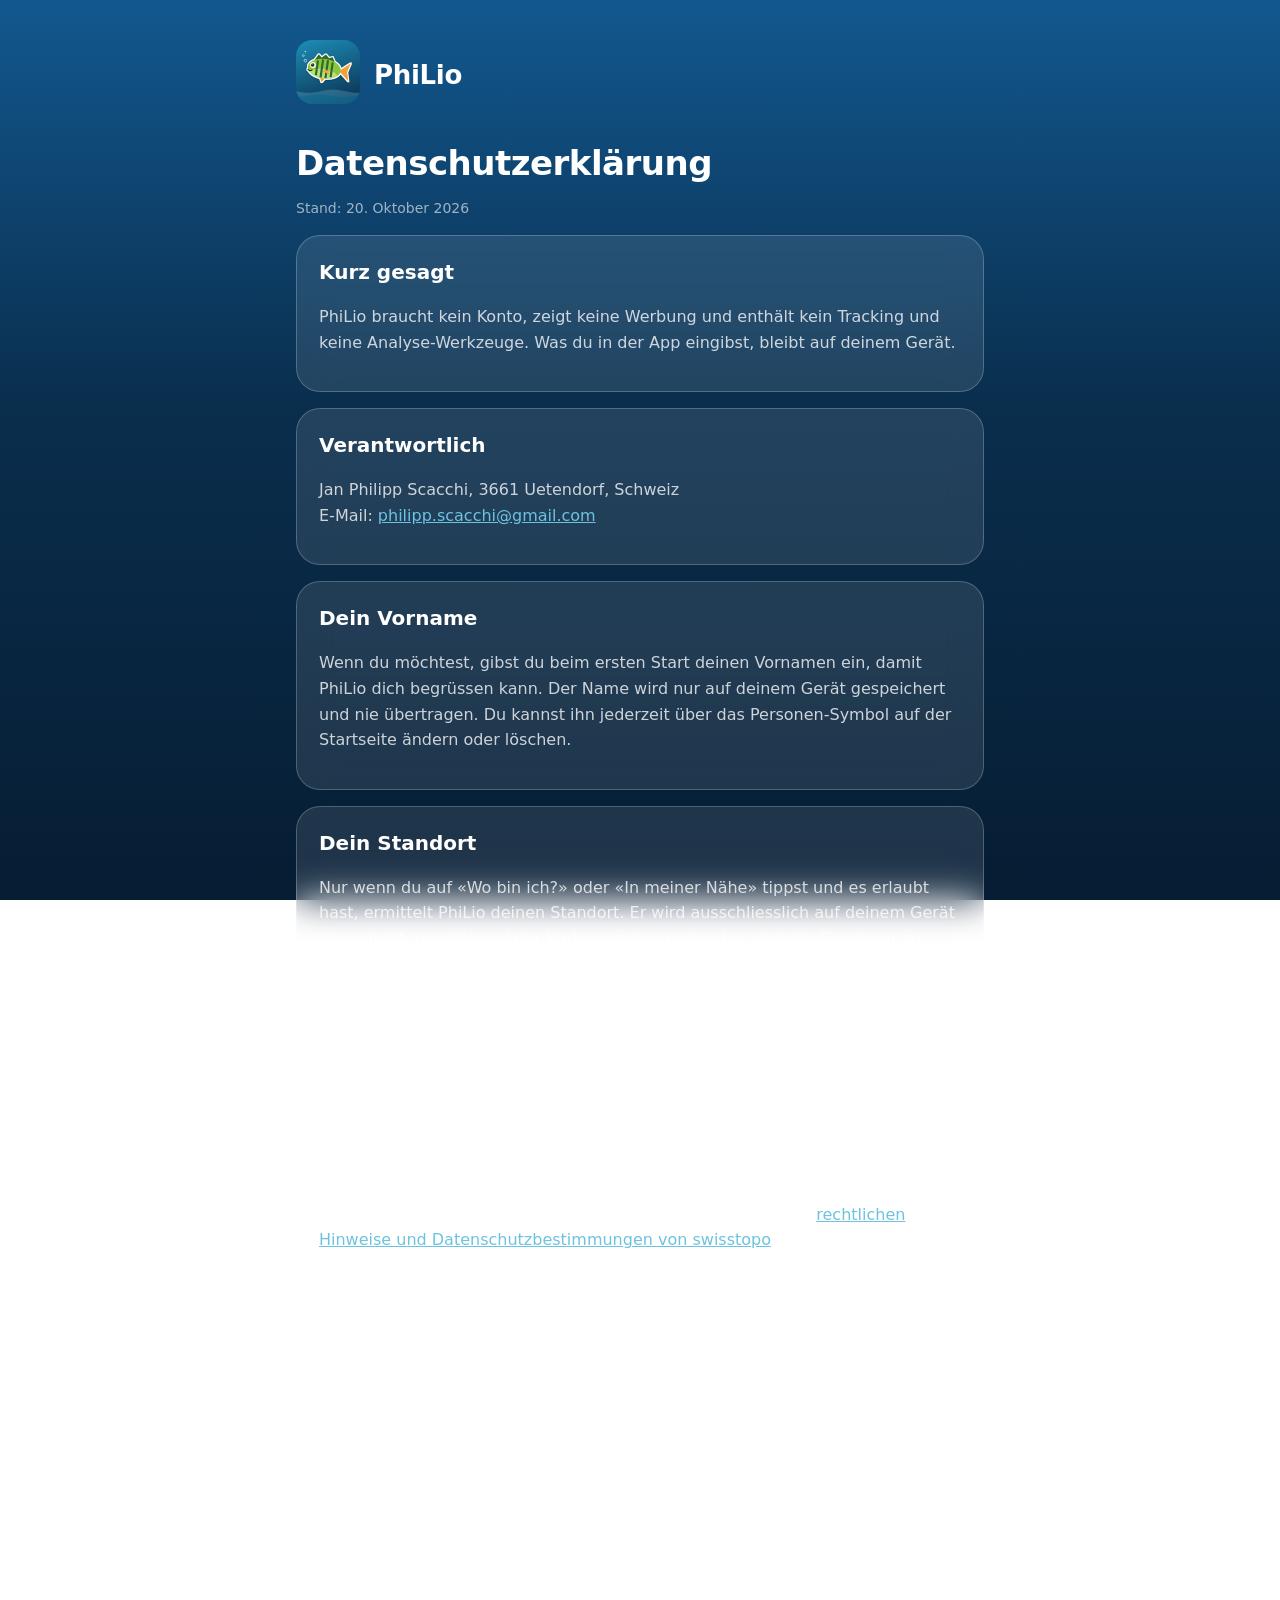
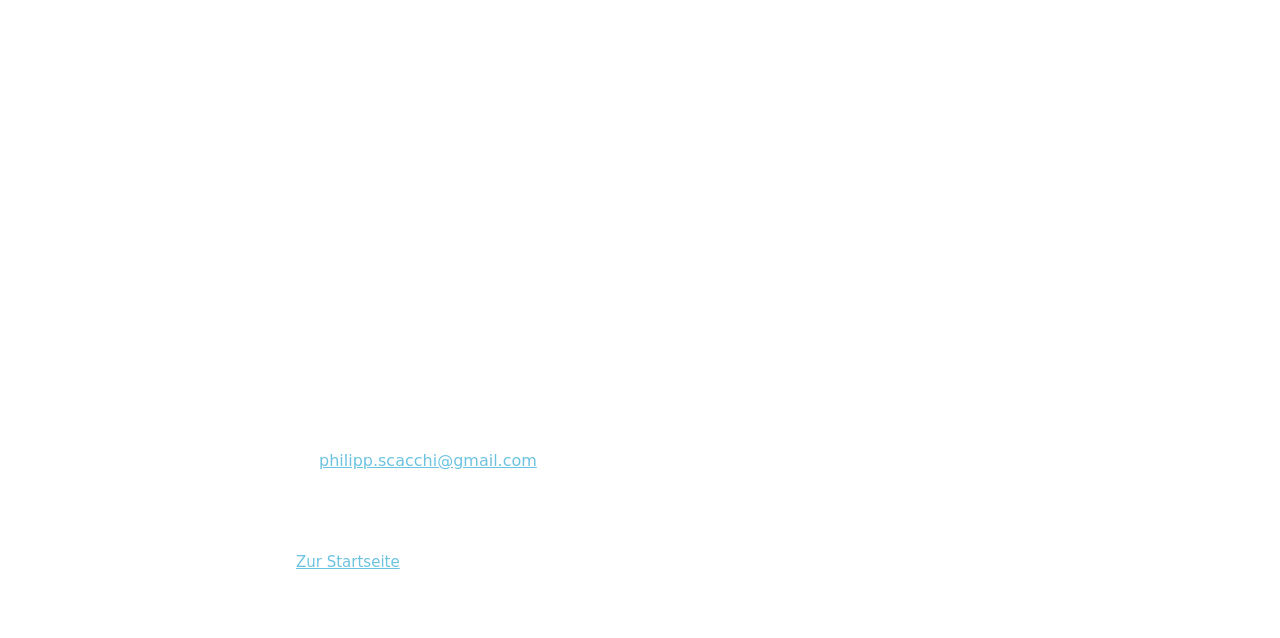
==== datenschutz.html @ 19417744 "PhiLio Webseite: Startseite, Support und Datenschutzerklärung" ====
<!doctype html>
<html lang="de-CH">
<head>
  <meta charset="utf-8">
  <meta name="viewport" content="width=device-width, initial-scale=1">
  <title>PhiLio – Datenschutzerklärung</title>
  <link rel="icon" href="icon.png">
  <link rel="stylesheet" href="style.css">
</head>
<body>
<main>
  <header>
    <a href="index.html"><img src="icon.png" alt="Zur Startseite"></a>
    <strong>PhiLio</strong>
  </header>

  <h1>Datenschutzerklärung</h1>
  <p class="leise">Stand: 20. Oktober 2026</p>

  <div class="karte">
    <h2>Kurz gesagt</h2>
    <p>PhiLio braucht kein Konto, zeigt keine Werbung und enthält kein Tracking
       und keine Analyse-Werkzeuge. Was du in der App eingibst, bleibt auf deinem Gerät.</p>
  </div>

  <div class="karte">
    <h2>Verantwortlich</h2>
    <p>Jan Philipp Scacchi, 3661 Uetendorf, Schweiz<br>
       E-Mail: <a href="mailto:philipp.scacchi@gmail.com">philipp.scacchi@gmail.com</a></p>
  </div>

  <div class="karte">
    <h2>Dein Vorname</h2>
    <p>Wenn du möchtest, gibst du beim ersten Start deinen Vornamen ein, damit PhiLio
       dich begrüssen kann. Der Name wird nur auf deinem Gerät gespeichert und nie
       übertragen. Du kannst ihn jederzeit über das Personen-Symbol auf der Startseite
       ändern oder löschen.</p>
  </div>

  <div class="karte">
    <h2>Dein Standort</h2>
    <p>Nur wenn du auf «Wo bin ich?» oder «In meiner Nähe» tippst und es erlaubt hast,
       ermittelt PhiLio deinen Standort. Er wird ausschliesslich auf deinem Gerät
       verwendet, um dich auf der Karte zu zeigen oder das nächste Gewässer zu finden.
       Er wird weder gespeichert noch an uns oder Dritte übertragen. Die Erlaubnis kannst
       du in den iPhone-Einstellungen jederzeit zurücknehmen.</p>
  </div>

  <div class="karte">
    <h2>Kartenausschnitte von swisstopo</h2>
    <p>Die Hintergrundkarte lädt PhiLio direkt von den Servern des Bundesamts für
       Landestopografie swisstopo (geo.admin.ch). Dabei übermittelt dein Gerät –
       wie bei jedem Besuch einer Webseite – technisch notwendige Daten wie die
       IP-Adresse und den angefragten Kartenausschnitt. Es gelten die
       <a href="https://www.swisstopo.admin.ch/de/rechtliches">rechtlichen Hinweise und Datenschutzbestimmungen von swisstopo</a>.
       Alle übrigen Inhalte (Fischdaten, Gewässer, Regeln, Fotos) sind in der App
       enthalten und werden nicht nachgeladen.</p>
  </div>

  <div class="karte">
    <h2>Links zu anderen Angeboten</h2>
    <p>Einige Knöpfe öffnen Webseiten anderer Anbieter, zum Beispiel des Kantons Bern,
       des Netzwerks Anglerausbildung oder von Wikimedia Commons. Dort gelten deren
       Datenschutzbestimmungen.</p>
  </div>

  <div class="karte">
    <h2>Kauf über den App Store</h2>
    <p>Den Kauf der App wickelt Apple ab. Wir erhalten keine Zahlungs- oder
       Kontodaten von dir. Es gilt die Datenschutzrichtlinie von Apple.</p>
  </div>

  <div class="karte">
    <h2>Daten löschen</h2>
    <p>Wenn du PhiLio löschst, werden alle in der App gespeicherten Daten
       (also dein Vorname) vollständig entfernt.</p>
  </div>

  <div class="karte">
    <h2>Deine Rechte</h2>
    <p>Nach dem Schweizer Datenschutzgesetz kannst du Auskunft verlangen, welche
       Daten über dich bearbeitet werden. Da PhiLio keine Daten über dich an uns
       überträgt, haben wir keine. Bei Fragen schreib uns an
       <a href="mailto:philipp.scacchi@gmail.com">philipp.scacchi@gmail.com</a>.</p>
  </div>

  <nav>
    <a href="index.html">Zur Startseite</a>
  </nav>
</main>
</body>
</html>
---- style.css ----
:root {
  --tiefsee: #0a2e4d;
  --see: #12588f;
  --aare: #1e8fb8;
  --gletscher: #6cc3e0;
  --grund: #061d33;
  --text: #ffffff;
  --leise: rgba(255, 255, 255, 0.78);
  --glas: rgba(255, 255, 255, 0.10);
  --rand: rgba(255, 255, 255, 0.22);
}

* { box-sizing: border-box; }

body {
  margin: 0;
  min-height: 100vh;
  font-family: "Plus Jakarta Sans", system-ui, -apple-system, sans-serif;
  color: var(--text);
  background: linear-gradient(180deg, var(--see) 0%, var(--tiefsee) 45%, var(--grund) 100%) fixed;
  line-height: 1.6;
}

main {
  max-width: 720px;
  margin: 0 auto;
  padding: 40px 16px 64px;
}

header {
  display: flex;
  align-items: center;
  gap: 14px;
  margin-bottom: 32px;
}

header img { width: 64px; height: 64px; border-radius: 16px; }
header a { color: inherit; text-decoration: none; }
header strong { font-size: 26px; letter-spacing: -0.3px; }

h1 { font-size: 34px; line-height: 1.15; margin: 0 0 8px; letter-spacing: -0.5px; }
h2 { font-size: 20px; margin: 0 0 8px; }
p, li { color: var(--leise); }
a { color: var(--gletscher); }

.karte {
  background: var(--glas);
  border: 1px solid var(--rand);
  border-radius: 24px;
  padding: 20px 22px;
  margin: 16px 0;
  backdrop-filter: blur(18px);
  -webkit-backdrop-filter: blur(18px);
}

.leise { font-size: 14px; color: rgba(255, 255, 255, 0.6); }

nav { display: flex; gap: 16px; flex-wrap: wrap; margin-top: 40px; font-size: 15px; }
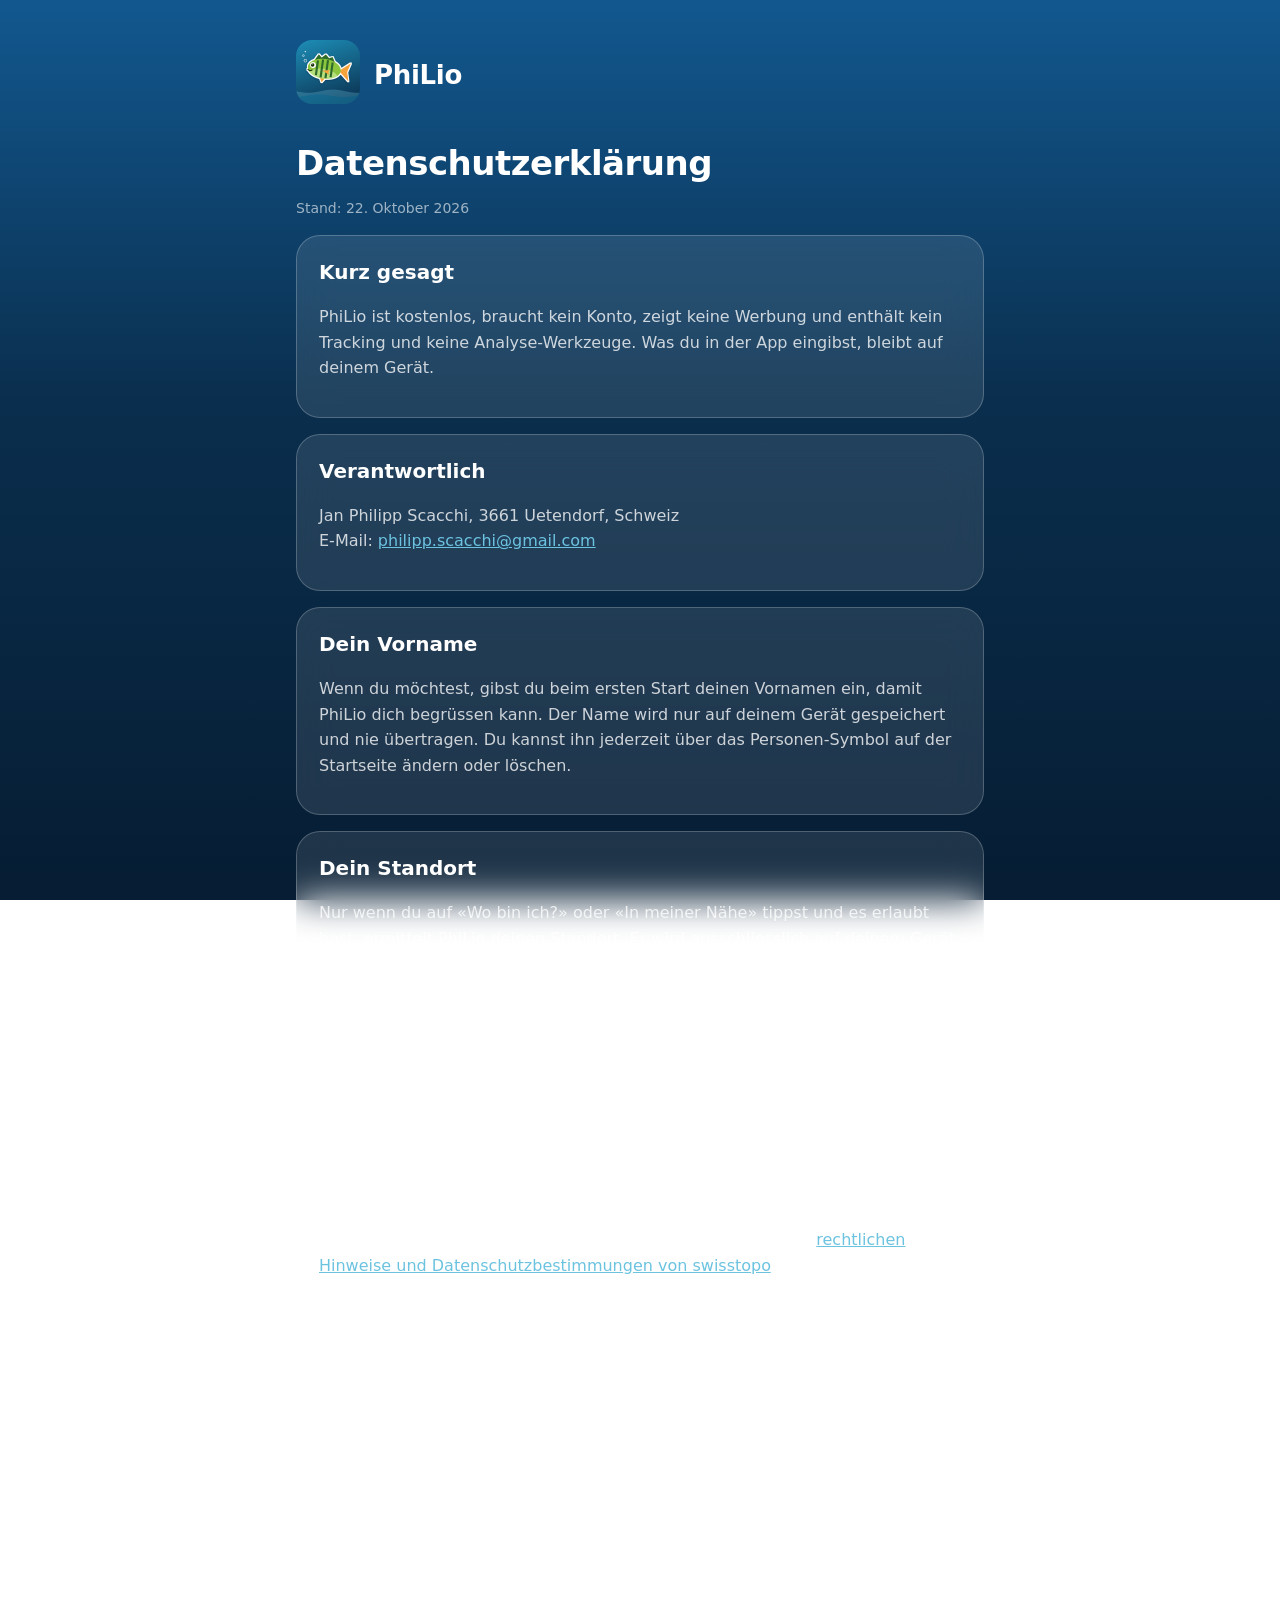
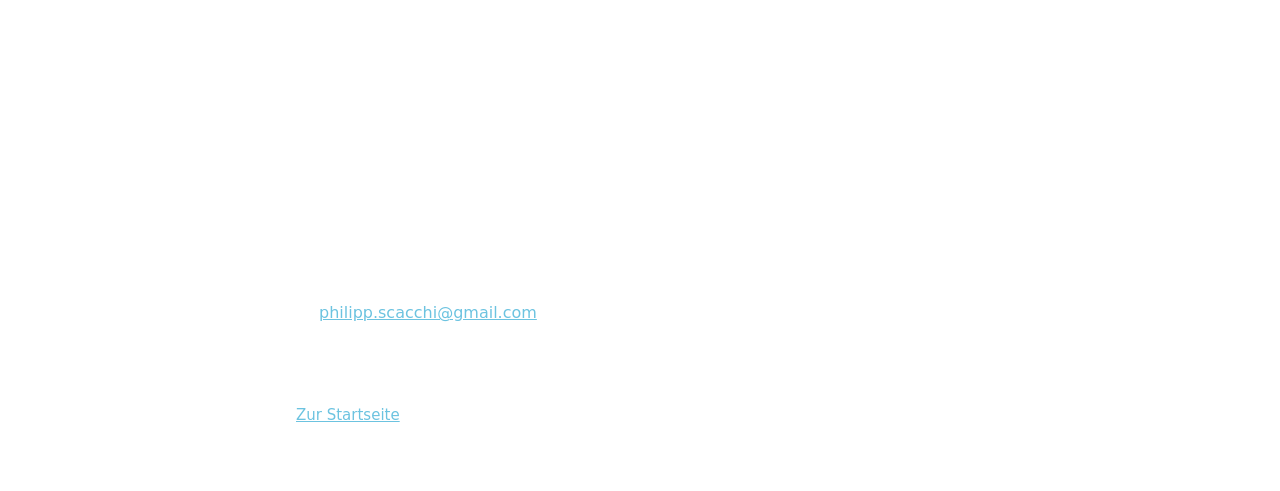
==== commit 0d59c130: "Datenschutzerklärung: PhiLio ist kostenlos" ====
--- a/datenschutz.html
+++ b/datenschutz.html
@@ -15,11 +15,11 @@
   </header>
 
   <h1>Datenschutzerklärung</h1>
-  <p class="leise">Stand: 20. Oktober 2026</p>
+  <p class="leise">Stand: 22. Oktober 2026</p>
 
   <div class="karte">
     <h2>Kurz gesagt</h2>
-    <p>PhiLio braucht kein Konto, zeigt keine Werbung und enthält kein Tracking
+    <p>PhiLio ist kostenlos, braucht kein Konto, zeigt keine Werbung und enthält kein Tracking
        und keine Analyse-Werkzeuge. Was du in der App eingibst, bleibt auf deinem Gerät.</p>
   </div>
 
@@ -65,12 +65,6 @@
   </div>
 
   <div class="karte">
-    <h2>Kauf über den App Store</h2>
-    <p>Den Kauf der App wickelt Apple ab. Wir erhalten keine Zahlungs- oder
-       Kontodaten von dir. Es gilt die Datenschutzrichtlinie von Apple.</p>
-  </div>
-
-  <div class="karte">
     <h2>Daten löschen</h2>
     <p>Wenn du PhiLio löschst, werden alle in der App gespeicherten Daten
        (also dein Vorname) vollständig entfernt.</p>
